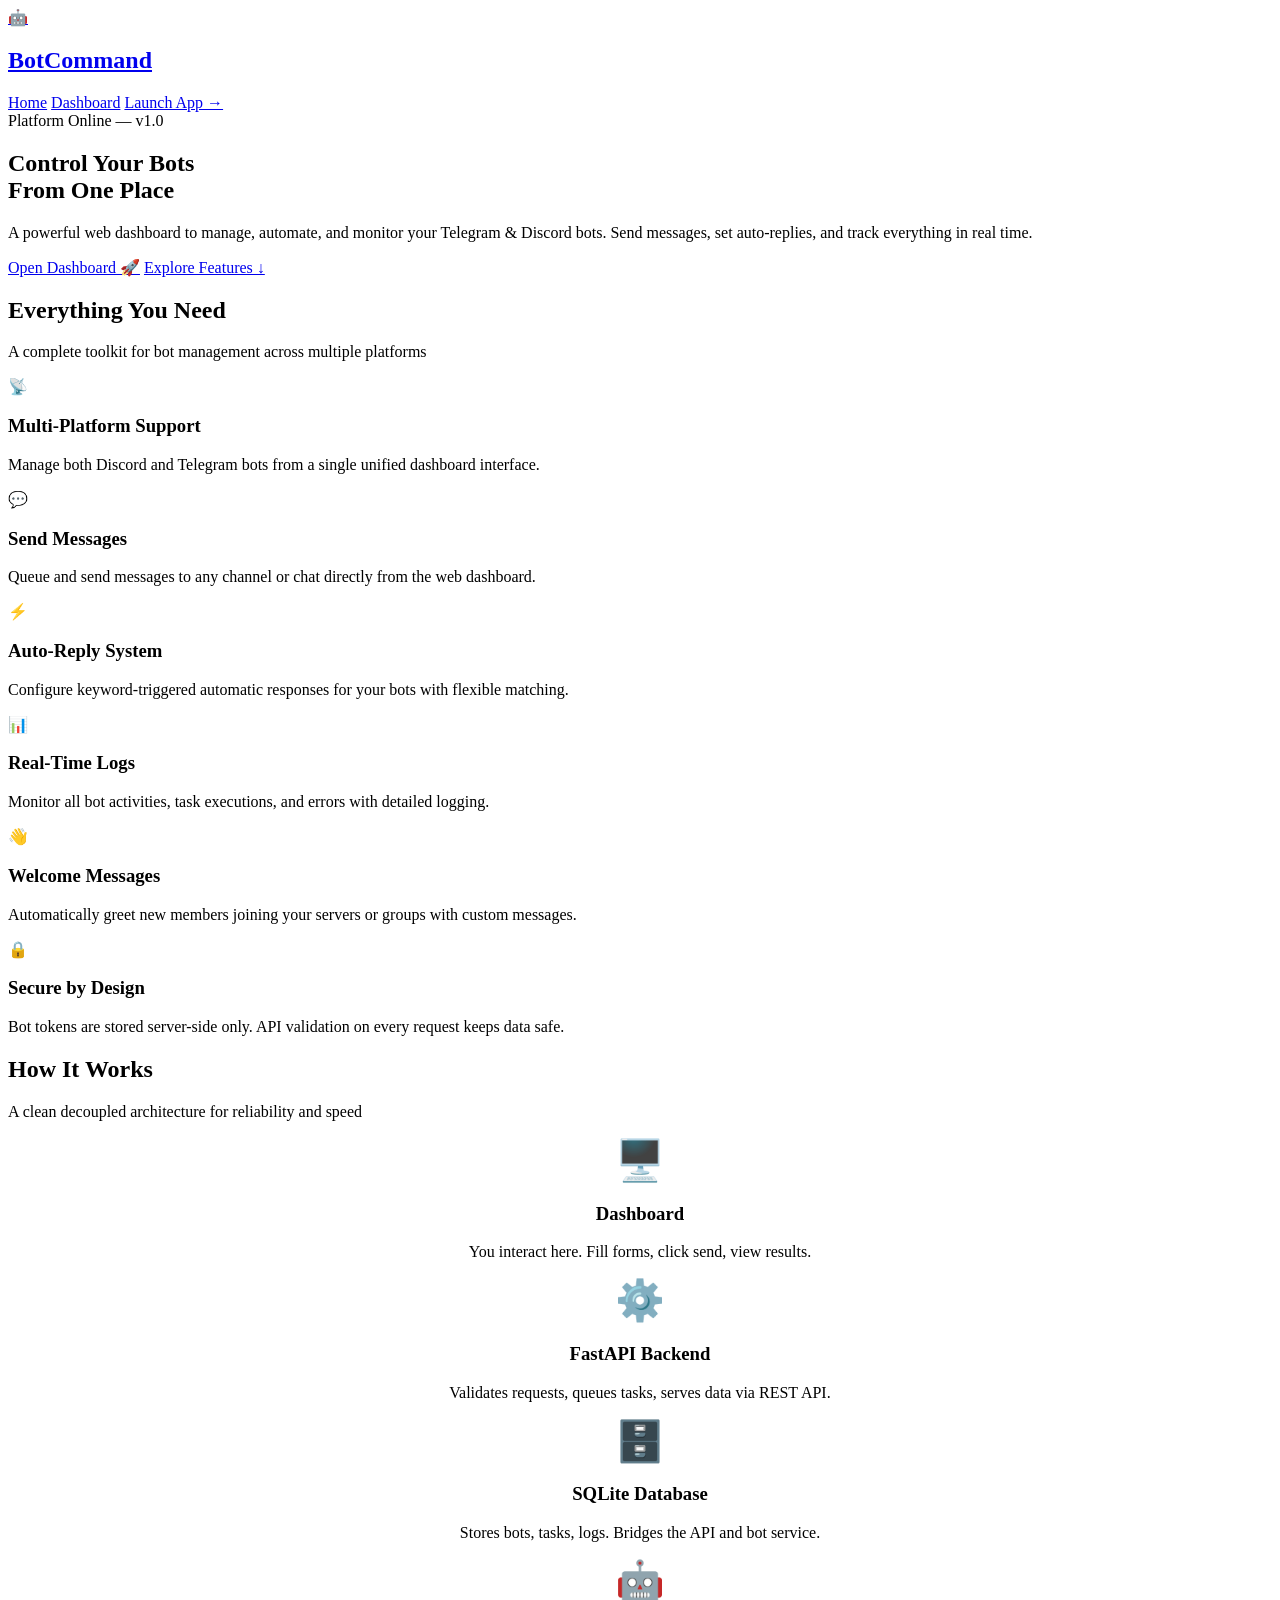
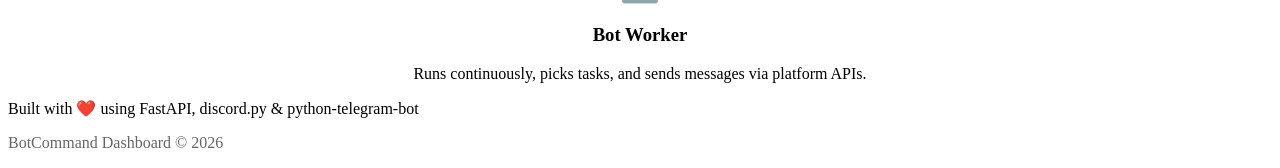
==== frontend/index.html @ ffcac310 "Updated project files-Shreya" ====
<!DOCTYPE html>
<html lang="en">
<head>
    <meta charset="UTF-8">
    <meta name="viewport" content="width=device-width, initial-scale=1.0">
    <meta name="description" content="Web-Based Dashboard for Controlling and Automating Telegram & Discord Bots">
    <title>BotCommand — Bot Control Dashboard</title>
    <link rel="stylesheet" href="/static/styles.css">
</head>
<body>
    <!-- Animated Background -->
    <div class="bg-animation">
        <div class="bg-orb"></div>
        <div class="bg-orb"></div>
        <div class="bg-orb"></div>
    </div>
    <div class="grid-overlay"></div>

    <!-- Navbar -->
    <nav class="navbar">
        <a href="/" class="nav-brand">
            <div class="logo-icon">🤖</div>
            <h1>BotCommand</h1>
        </a>
        <div class="nav-links">
            <a href="/" class="nav-link active">Home</a>
            <a href="/dashboard" class="nav-link">Dashboard</a>
            <a href="/dashboard" class="btn btn-primary btn-sm">Launch App →</a>
        </div>
    </nav>

    <!-- Hero Section -->
    <section class="hero">
        <div class="hero-badge">
            <span class="pulse"></span>
            Platform Online — v1.0
        </div>
        <h1>Control Your Bots<br><span class="gradient-text">From One Place</span></h1>
        <p>A powerful web dashboard to manage, automate, and monitor your Telegram &amp; Discord bots. Send messages, set auto-replies, and track everything in real time.</p>
        <div class="hero-buttons">
            <a href="/dashboard" class="btn btn-primary">Open Dashboard 🚀</a>
            <a href="#features" class="btn btn-secondary">Explore Features ↓</a>
        </div>
    </section>

    <!-- Features Section -->
    <section class="features-section" id="features">
        <div class="section-header">
            <h2>Everything You Need</h2>
            <p>A complete toolkit for bot management across multiple platforms</p>
        </div>
        <div class="features-grid">
            <div class="feature-card animate-in">
                <div class="feature-icon blue">📡</div>
                <h3>Multi-Platform Support</h3>
                <p>Manage both Discord and Telegram bots from a single unified dashboard interface.</p>
            </div>
            <div class="feature-card animate-in delay-1">
                <div class="feature-icon purple">💬</div>
                <h3>Send Messages</h3>
                <p>Queue and send messages to any channel or chat directly from the web dashboard.</p>
            </div>
            <div class="feature-card animate-in delay-2">
                <div class="feature-icon cyan">⚡</div>
                <h3>Auto-Reply System</h3>
                <p>Configure keyword-triggered automatic responses for your bots with flexible matching.</p>
            </div>
            <div class="feature-card animate-in delay-3">
                <div class="feature-icon green">📊</div>
                <h3>Real-Time Logs</h3>
                <p>Monitor all bot activities, task executions, and errors with detailed logging.</p>
            </div>
            <div class="feature-card animate-in delay-4">
                <div class="feature-icon orange">👋</div>
                <h3>Welcome Messages</h3>
                <p>Automatically greet new members joining your servers or groups with custom messages.</p>
            </div>
            <div class="feature-card animate-in delay-4">
                <div class="feature-icon pink">🔒</div>
                <h3>Secure by Design</h3>
                <p>Bot tokens are stored server-side only. API validation on every request keeps data safe.</p>
            </div>
        </div>
    </section>

    <!-- Architecture Section -->
    <section class="features-section">
        <div class="section-header">
            <h2>How It Works</h2>
            <p>A clean decoupled architecture for reliability and speed</p>
        </div>
        <div class="features-grid" style="grid-template-columns: repeat(auto-fit, minmax(220px, 1fr));">
            <div class="feature-card animate-in" style="text-align:center;">
                <div style="font-size:2.5rem;margin-bottom:0.8rem;">🖥️</div>
                <h3>Dashboard</h3>
                <p>You interact here. Fill forms, click send, view results.</p>
            </div>
            <div class="feature-card animate-in delay-1" style="text-align:center;">
                <div style="font-size:2.5rem;margin-bottom:0.8rem;">⚙️</div>
                <h3>FastAPI Backend</h3>
                <p>Validates requests, queues tasks, serves data via REST API.</p>
            </div>
            <div class="feature-card animate-in delay-2" style="text-align:center;">
                <div style="font-size:2.5rem;margin-bottom:0.8rem;">🗄️</div>
                <h3>SQLite Database</h3>
                <p>Stores bots, tasks, logs. Bridges the API and bot service.</p>
            </div>
            <div class="feature-card animate-in delay-3" style="text-align:center;">
                <div style="font-size:2.5rem;margin-bottom:0.8rem;">🤖</div>
                <h3>Bot Worker</h3>
                <p>Runs continuously, picks tasks, and sends messages via platform APIs.</p>
            </div>
        </div>
    </section>

    <!-- Footer -->
    <footer class="footer">
        <p>Built with ❤️ using FastAPI, discord.py & python-telegram-bot</p>
        <p style="margin-top:6px;opacity:0.6;">BotCommand Dashboard &copy; 2026</p>
    </footer>
</body>
</html>
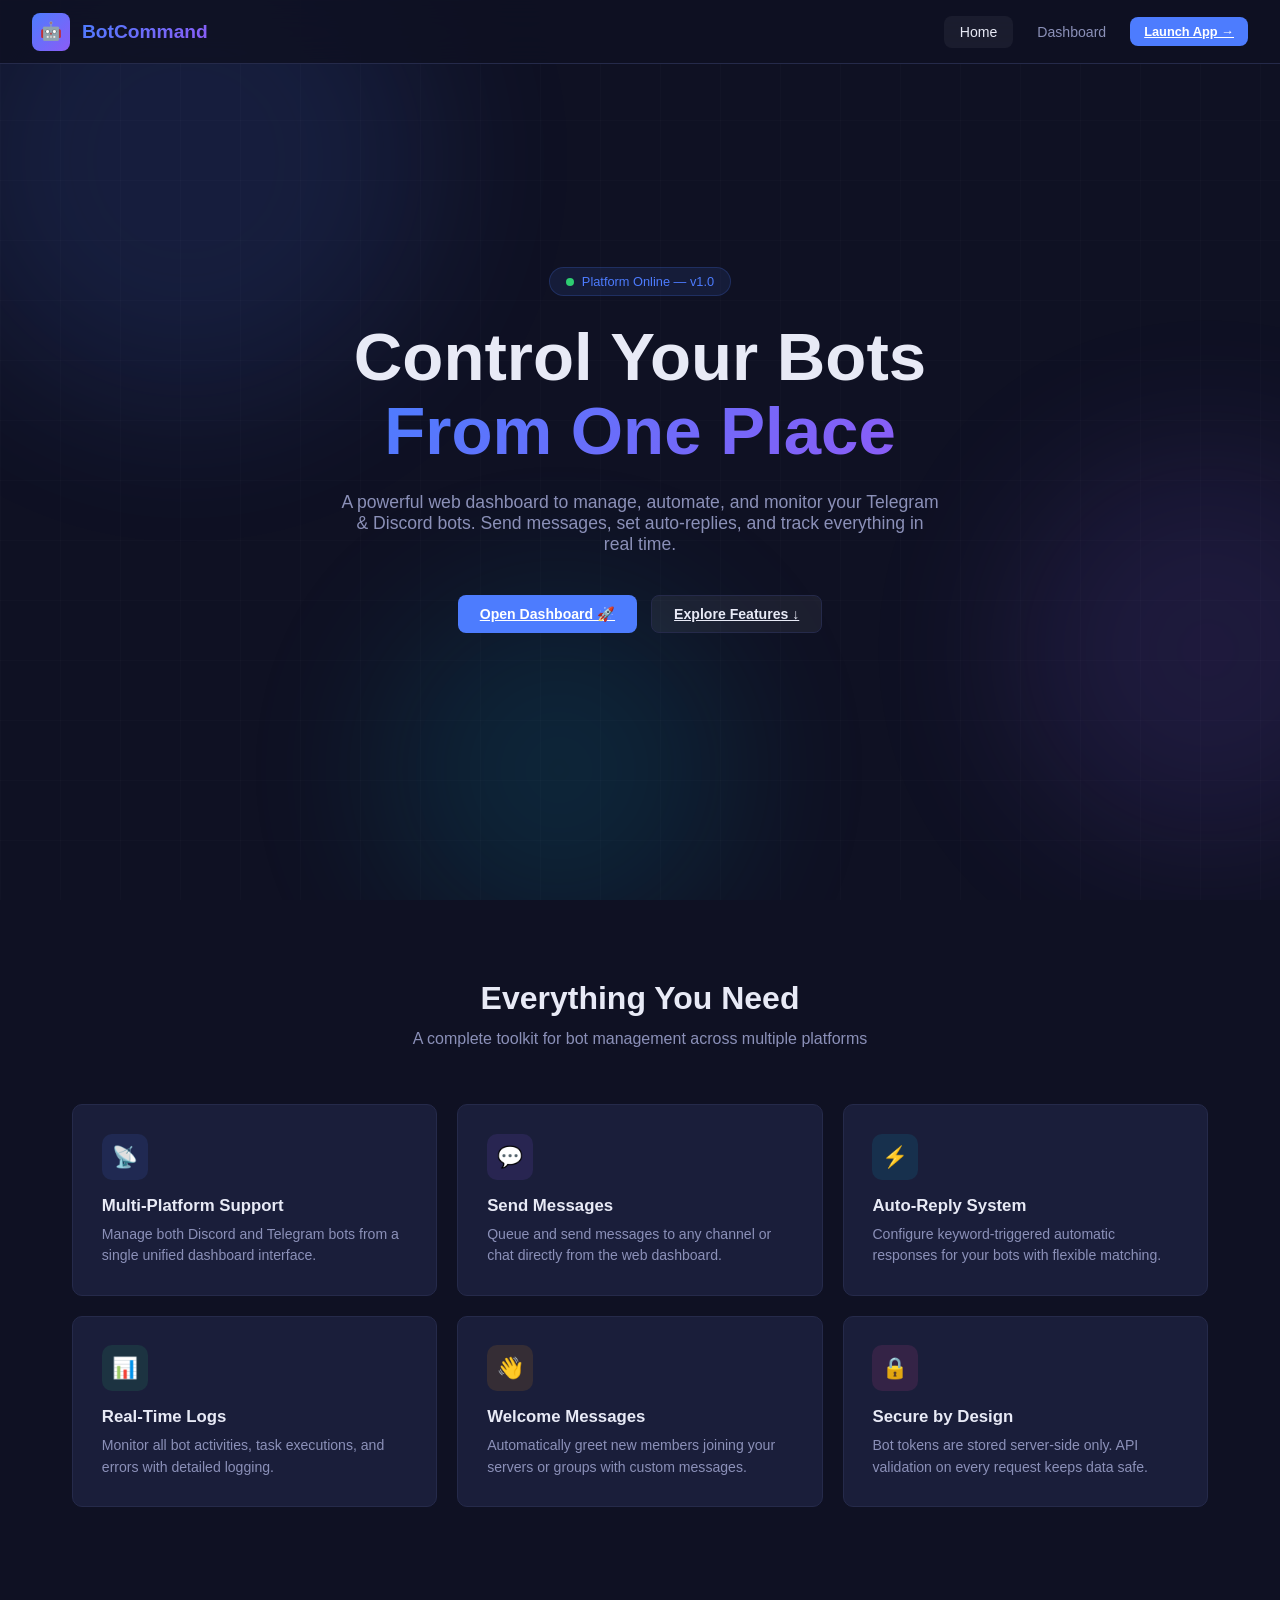
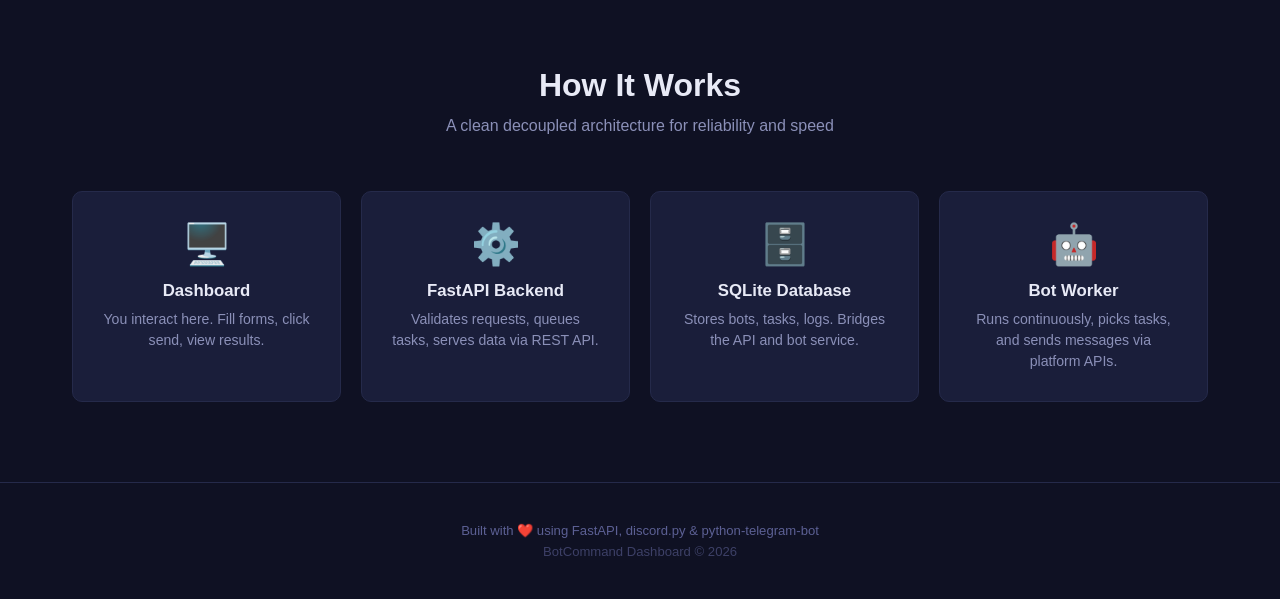
==== commit bef38315: "Updated project files" ====
--- a/frontend/index.html
+++ b/frontend/index.html
@@ -5,7 +5,7 @@
     <meta name="viewport" content="width=device-width, initial-scale=1.0">
     <meta name="description" content="Web-Based Dashboard for Controlling and Automating Telegram & Discord Bots">
     <title>BotCommand — Bot Control Dashboard</title>
-    <link rel="stylesheet" href="/static/styles.css">
+    <link rel="stylesheet" href="styles.css">
 </head>
 <body>
     <!-- Animated Background -->
--- a/frontend/styles.css
+++ b/frontend/styles.css
@@ -0,0 +1,222 @@
+@import url('https://fonts.googleapis.com/css2?family=Inter:wght@300;400;500;600;700;800&display=swap');
+*,*::before,*::after{margin:0;padding:0;box-sizing:border-box;}
+:root{
+  --bg-body:#0f1123;--bg-sidebar:#151835;--bg-card:#1a1e3a;--bg-input:#12152e;
+  --border:#252a4a;--border-hover:#3b4170;
+  --text:#e8eaf6;--text-sec:#8b90b8;--text-muted:#5c6094;
+  --blue:#4d7cfe;--purple:#8b5cf6;--cyan:#06b6d4;--green:#2ecc71;--orange:#f39c12;--red:#e74c3c;--pink:#ec4899;--teal:#00b894;--yellow:#f1c40f;
+  --radius:10px;--transition:all .25s ease;
+}
+body{font-family:'Inter',sans-serif;background:var(--bg-body);color:var(--text);min-height:100vh;overflow-x:hidden;}
+::-webkit-scrollbar{width:5px;}::-webkit-scrollbar-track{background:transparent;}::-webkit-scrollbar-thumb{background:var(--blue);border-radius:3px;}
+
+/* ===== SIDEBAR ===== */
+.sidebar{position:fixed;top:0;left:0;width:240px;height:100vh;background:#ffffff;border-right:1px solid #e2e8f0;display:flex;flex-direction:column;z-index:100;transition:var(--transition);}
+.sidebar-brand{padding:18px 20px;display:flex;align-items:center;gap:10px;border-bottom:1px solid #e2e8f0;}
+.brand-icon{width:36px;height:36px;border-radius:8px;background:linear-gradient(135deg,var(--blue),var(--purple));display:flex;align-items:center;justify-content:center;font-size:1.1rem;color:#ffffff;}
+.brand-text{font-size:.85rem;font-weight:700;color:#1e293b;line-height:1.2;}
+.sidebar-label{padding:18px 20px 8px;font-size:.7rem;font-weight:600;color:#94a3b8;text-transform:uppercase;letter-spacing:1.5px;}
+.sidebar-nav{flex:1;padding:0 10px;display:flex;flex-direction:column;gap:2px;}
+.sidebar-link{display:flex;align-items:center;gap:10px;padding:10px 14px;border-radius:8px;color:#64748b;text-decoration:none;font-size:.88rem;font-weight:500;transition:var(--transition);}
+.sidebar-link:hover{background:#f1f5f9;color:#0f172a;}
+.sidebar-link.active{background:var(--blue);color:#fff;box-shadow:0 4px 15px rgba(77,124,254,.3);}
+.sl-icon{font-size:1rem;width:22px;text-align:center;}
+
+/* System Status */
+.system-status{padding:16px 20px;border-top:1px solid #e2e8f0;margin-top:auto;}
+.status-title{font-size:.75rem;font-weight:600;color:#94a3b8;margin-bottom:8px;}
+.status-indicator{display:flex;align-items:center;gap:8px;font-size:.8rem;color:var(--green);margin-bottom:12px;}
+.status-dot{width:8px;height:8px;border-radius:50%;background:var(--green);animation:pulse 2s infinite;}
+.status-items{display:flex;flex-direction:column;gap:6px;}
+.status-item{display:flex;justify-content:space-between;align-items:center;font-size:.8rem;color:#475569;}
+.status-badge{padding:2px 10px;border-radius:12px;font-size:.72rem;font-weight:700;color:#fff;}
+.status-badge.blue{background:var(--blue);}
+.status-badge.purple{background:var(--purple);}
+.status-badge.orange{background:var(--orange);}
+
+/* ===== TOPBAR ===== */
+.main-content{margin-left:240px;min-height:100vh;display:flex;flex-direction:column;}
+.topbar{height:60px;background:var(--bg-sidebar);border-bottom:1px solid var(--border);display:flex;align-items:center;justify-content:space-between;padding:0 28px;position:sticky;top:0;z-index:50;}
+.menu-toggle{display:none;background:none;border:none;color:var(--text);font-size:1.3rem;cursor:pointer;}
+.topbar-right{display:flex;align-items:center;gap:10px;margin-left:auto;}
+.user-greeting{font-size:.9rem;color:var(--text-sec);}
+.user-greeting strong{color:var(--text);}
+.online-dot{width:8px;height:8px;border-radius:50%;background:var(--green);}
+.online-text{font-size:.8rem;color:var(--green);}
+
+/* ===== CONTENT ===== */
+.content-area{padding:24px 28px;flex:1;}
+
+/* ===== STATS ROW ===== */
+.stats-row{display:grid;grid-template-columns:repeat(4,1fr);gap:18px;margin-bottom:24px;}
+.stat-card{background:var(--bg-card);border:1px solid var(--border);border-radius:var(--radius);padding:20px;display:flex;align-items:center;gap:16px;transition:var(--transition);}
+.stat-card:hover{border-color:var(--border-hover);transform:translateY(-2px);}
+.stat-card-icon{width:48px;height:48px;border-radius:10px;display:flex;align-items:center;justify-content:center;font-size:1.4rem;}
+.stat-card-icon.blue{background:rgba(77,124,254,.15);}
+.stat-card-icon.green{background:rgba(46,204,113,.15);}
+.stat-card-icon.orange{background:rgba(243,156,18,.15);}
+.stat-card-icon.purple{background:rgba(139,92,246,.15);}
+.stat-value{font-size:1.8rem;font-weight:800;color:var(--text);}
+.stat-label{font-size:.82rem;color:var(--text-sec);margin-top:2px;}
+.stat-sub{font-size:.72rem;color:var(--text-muted);margin-top:2px;}
+.stat-sub-green{color:var(--green);}
+
+/* ===== PANELS ===== */
+.panel-row{display:grid;grid-template-columns:1fr 1fr;gap:18px;margin-bottom:18px;}
+.panel{background:var(--bg-card);border:1px solid var(--border);border-radius:var(--radius);overflow:hidden;transition:var(--transition);}
+.panel:hover{border-color:var(--border-hover);}
+.panel-full{grid-column:1/-1;}
+.panel-header{padding:16px 20px;border-bottom:1px solid var(--border);display:flex;align-items:center;gap:12px;}
+.panel-header h3{font-size:.95rem;font-weight:600;flex:1;}
+.panel-icon{width:40px;height:40px;border-radius:10px;display:flex;align-items:center;justify-content:center;font-size:1.1rem;}
+.blue-bg{background:rgba(77,124,254,.15);}
+.teal-bg{background:rgba(0,184,148,.15);}
+.orange-bg{background:rgba(243,156,18,.15);}
+.red-bg{background:rgba(231,76,60,.15);}
+.green-bg{background:rgba(46,204,113,.15);}
+.yellow-bg{background:rgba(241,196,0,.15);}
+.panel-body{padding:20px;}
+
+/* ===== FORMS ===== */
+.form-group{margin-bottom:14px;}
+.form-group label{display:block;font-size:.78rem;font-weight:600;color:var(--text-sec);margin-bottom:5px;text-transform:uppercase;letter-spacing:.5px;}
+.form-control{width:100%;padding:10px 14px;border-radius:8px;background:var(--bg-input);border:1px solid var(--border);color:var(--text);font-family:'Inter',sans-serif;font-size:.88rem;transition:var(--transition);outline:none;}
+.form-control:focus{border-color:var(--blue);box-shadow:0 0 0 3px rgba(77,124,254,.12);}
+.form-control::placeholder{color:var(--text-muted);}
+select.form-control{cursor:pointer;appearance:none;background-image:url("data:image/svg+xml,%3Csvg xmlns='http://www.w3.org/2000/svg' width='12' height='12' fill='%238b90b8' viewBox='0 0 16 16'%3E%3Cpath d='M8 11L3 6h10z'/%3E%3C/svg%3E");background-repeat:no-repeat;background-position:right 12px center;padding-right:36px;}
+textarea.form-control{resize:vertical;min-height:70px;}
+.form-row{display:grid;grid-template-columns:1fr 1fr;gap:12px;}
+.input-icon-wrap{position:relative;}
+.input-icon-wrap .form-control{padding-right:40px;}
+.input-icon-btn{position:absolute;right:8px;top:50%;transform:translateY(-50%);background:none;border:none;cursor:pointer;font-size:1rem;color:var(--text-muted);}
+
+/* ===== BUTTONS ===== */
+.btn{padding:10px 22px;border-radius:8px;font-size:.88rem;font-weight:600;cursor:pointer;transition:var(--transition);border:none;display:inline-flex;align-items:center;gap:8px;font-family:'Inter',sans-serif;}
+.btn-primary{background:var(--blue);color:#fff;float:right;}
+.btn-primary:hover{background:#3a6af0;transform:translateY(-1px);}
+.btn-send{background:var(--teal);color:#fff;float:right;}
+.btn-send:hover{background:#00a884;}
+.btn-schedule{background:linear-gradient(135deg,var(--orange),#e67e22);color:#fff;float:right;}
+.btn-schedule:hover{transform:translateY(-1px);}
+.btn-addrule{background:var(--red);color:#fff;float:right;}
+.btn-addrule:hover{background:#c0392b;}
+.btn-welcome{background:linear-gradient(135deg,var(--green),var(--teal));color:#fff;float:right;}
+.btn-welcome:hover{transform:translateY(-1px);}
+.btn-secondary{background:rgba(255,255,255,.06);color:var(--text);border:1px solid var(--border);}
+.btn-secondary:hover{background:rgba(255,255,255,.1);}
+.btn-danger{background:rgba(231,76,60,.15);color:var(--red);border:1px solid rgba(231,76,60,.2);}
+.btn-sm{padding:7px 14px;font-size:.8rem;}
+
+/* ===== TABLE ===== */
+.table-wrapper{overflow-x:auto;}
+table{width:100%;border-collapse:collapse;}
+th{text-align:left;padding:10px 16px;font-size:.72rem;font-weight:600;color:var(--text-muted);text-transform:uppercase;letter-spacing:.5px;border-bottom:1px solid var(--border);}
+td{padding:11px 16px;font-size:.85rem;border-bottom:1px solid rgba(255,255,255,.03);}
+tr{transition:var(--transition);}
+tr:hover{background:rgba(255,255,255,.02);}
+.empty-cell{text-align:center;padding:2rem;color:var(--text-muted);}
+
+/* Log table */
+.log-table td,.log-table th{padding:10px 14px;font-size:.82rem;}
+.platform-icon{width:24px;height:24px;border-radius:6px;display:inline-flex;align-items:center;justify-content:center;font-size:.75rem;color:#fff;}
+.platform-icon.discord{background:#5865F2;}
+.platform-icon.telegram{background:#0088cc;}
+.view-all-link{color:var(--blue);font-size:.82rem;text-decoration:none;font-weight:500;}
+.view-all-link:hover{text-decoration:underline;}
+
+/* ===== BADGES ===== */
+.badge{display:inline-flex;align-items:center;gap:6px;padding:3px 10px;border-radius:50px;font-size:.72rem;font-weight:600;}
+.badge-discord{background:rgba(88,101,242,.15);color:#5865F2;}
+.badge-telegram{background:rgba(0,136,204,.15);color:#0088cc;}
+.badge-pending,.badge-pending-s{background:rgba(243,156,18,.15);color:var(--orange);}
+.badge-done,.badge-success{background:rgba(46,204,113,.15);color:var(--green);}
+.badge-failed{background:rgba(231,76,60,.15);color:var(--red);}
+.badge-active{background:rgba(46,204,113,.15);color:var(--green);}
+.badge-inactive{background:rgba(92,96,148,.15);color:var(--text-muted);}
+
+/* Profile */
+.profile-card{display:flex;align-items:center;gap:20px;padding:20px;}
+.profile-avatar{width:64px;height:64px;border-radius:50%;background:linear-gradient(135deg,var(--blue),var(--purple));display:flex;align-items:center;justify-content:center;font-size:1.8rem;font-weight:700;color:#fff;}
+.text-muted{color:var(--text-muted);font-size:.85rem;}
+
+/* ===== TOAST ===== */
+.toast-container{position:fixed;top:70px;right:20px;z-index:9999;display:flex;flex-direction:column;gap:10px;}
+.toast{padding:12px 18px;border-radius:var(--radius);background:var(--bg-card);border:1px solid var(--border);min-width:280px;display:flex;align-items:center;gap:10px;animation:slideInRight .35s ease-out;box-shadow:0 8px 30px rgba(0,0,0,.4);}
+.toast.success{border-left:3px solid var(--green);}
+.toast.error{border-left:3px solid var(--red);}
+.toast.info{border-left:3px solid var(--blue);}
+.toast-message{flex:1;font-size:.85rem;}
+.toast-close{cursor:pointer;color:var(--text-muted);background:none;border:none;font-size:1.1rem;}
+
+/* ===== ANIMATIONS ===== */
+@keyframes slideInRight{from{opacity:0;transform:translateX(50px);}to{opacity:1;transform:translateX(0);}}
+@keyframes pulse{0%,100%{opacity:1;}50%{opacity:.4;}}
+@keyframes fadeIn{from{opacity:0;transform:translateY(10px);}to{opacity:1;transform:translateY(0);}}
+.animate-in{animation:fadeIn .4s ease-out both;}
+
+/* ===== HERO (landing page only) ===== */
+.bg-animation{position:fixed;top:0;left:0;width:100%;height:100%;z-index:-1;overflow:hidden;}
+.bg-orb{position:absolute;border-radius:50%;filter:blur(80px);opacity:.12;animation:orbFloat 20s ease-in-out infinite;}
+.bg-orb:nth-child(1){width:500px;height:500px;background:var(--blue);top:-10%;left:-5%;}
+.bg-orb:nth-child(2){width:400px;height:400px;background:var(--purple);top:50%;right:-10%;animation-delay:-7s;}
+.bg-orb:nth-child(3){width:350px;height:350px;background:var(--cyan);bottom:-5%;left:30%;animation-delay:-14s;}
+@keyframes orbFloat{0%,100%{transform:translate(0,0) scale(1);}33%{transform:translate(40px,-30px) scale(1.1);}66%{transform:translate(-20px,20px) scale(.95);}}
+.grid-overlay{position:fixed;top:0;left:0;width:100%;height:100%;background-image:linear-gradient(rgba(255,255,255,.015) 1px,transparent 1px),linear-gradient(90deg,rgba(255,255,255,.015) 1px,transparent 1px);background-size:60px 60px;z-index:-1;pointer-events:none;}
+
+/* Navbar for landing */
+.navbar{position:fixed;top:0;left:0;right:0;z-index:100;background:rgba(15,17,35,.85);backdrop-filter:blur(20px);border-bottom:1px solid var(--border);padding:0 2rem;height:64px;display:flex;align-items:center;justify-content:space-between;}
+.nav-brand{display:flex;align-items:center;gap:12px;text-decoration:none;}
+.nav-brand .logo-icon{width:38px;height:38px;border-radius:8px;background:linear-gradient(135deg,var(--blue),var(--purple));display:flex;align-items:center;justify-content:center;font-size:1.1rem;}
+.nav-brand h1{font-size:1.2rem;font-weight:700;background:linear-gradient(135deg,var(--blue),var(--purple));-webkit-background-clip:text;-webkit-text-fill-color:transparent;}
+.nav-links{display:flex;align-items:center;gap:8px;}
+.nav-link{padding:8px 16px;border-radius:8px;color:var(--text-sec);text-decoration:none;font-size:.88rem;font-weight:500;transition:var(--transition);}
+.nav-link:hover,.nav-link.active{color:var(--text);background:rgba(255,255,255,.05);}
+
+/* Hero */
+.hero{min-height:100vh;display:flex;flex-direction:column;align-items:center;justify-content:center;text-align:center;padding:2rem;}
+.hero-badge{display:inline-flex;align-items:center;gap:8px;padding:6px 16px;border-radius:50px;font-size:.8rem;background:rgba(77,124,254,.1);border:1px solid rgba(77,124,254,.2);color:var(--blue);margin-bottom:1.5rem;}
+.hero-badge .pulse{width:8px;height:8px;border-radius:50%;background:var(--green);animation:pulse 2s infinite;}
+.hero h1{font-size:clamp(2.5rem,6vw,4.2rem);font-weight:800;line-height:1.1;margin-bottom:1.5rem;}
+.hero h1 .gradient-text{background:linear-gradient(135deg,var(--blue),var(--purple));-webkit-background-clip:text;-webkit-text-fill-color:transparent;}
+.hero p{font-size:1.1rem;color:var(--text-sec);max-width:600px;margin-bottom:2.5rem;}
+.hero-buttons{display:flex;gap:14px;flex-wrap:wrap;justify-content:center;}
+.btn-primary-hero{background:linear-gradient(135deg,var(--blue),var(--purple));color:#fff;padding:12px 28px;border-radius:var(--radius);font-size:.95rem;font-weight:600;text-decoration:none;transition:var(--transition);box-shadow:0 4px 20px rgba(77,124,254,.3);}
+.btn-primary-hero:hover{transform:translateY(-2px);box-shadow:0 8px 30px rgba(77,124,254,.4);}
+.btn-secondary-hero{background:rgba(255,255,255,.05);color:var(--text);padding:12px 28px;border-radius:var(--radius);font-size:.95rem;font-weight:600;text-decoration:none;border:1px solid var(--border);transition:var(--transition);}
+.btn-secondary-hero:hover{background:rgba(255,255,255,.08);}
+
+/* Features */
+.features-section{padding:5rem 2rem;max-width:1200px;margin:0 auto;}
+.section-header{text-align:center;margin-bottom:3.5rem;}
+.section-header h2{font-size:2rem;font-weight:700;margin-bottom:.8rem;}
+.section-header p{color:var(--text-sec);font-size:1rem;}
+.features-grid{display:grid;grid-template-columns:repeat(auto-fit,minmax(280px,1fr));gap:20px;}
+.feature-card{background:var(--bg-card);border:1px solid var(--border);border-radius:var(--radius);padding:1.8rem;transition:var(--transition);position:relative;overflow:hidden;}
+.feature-card::before{content:'';position:absolute;top:0;left:0;right:0;height:3px;background:linear-gradient(90deg,var(--blue),var(--purple));transform:scaleX(0);transition:transform .4s;transform-origin:left;}
+.feature-card:hover{transform:translateY(-3px);border-color:var(--border-hover);}
+.feature-card:hover::before{transform:scaleX(1);}
+.feature-card h3{font-size:1.05rem;font-weight:600;margin-bottom:.5rem;}
+.feature-card p{color:var(--text-sec);font-size:.88rem;line-height:1.5;}
+.feature-icon{width:46px;height:46px;border-radius:10px;display:flex;align-items:center;justify-content:center;font-size:1.3rem;margin-bottom:1rem;}
+.feature-icon.blue{background:rgba(77,124,254,.12);}
+.feature-icon.purple{background:rgba(139,92,246,.12);}
+.feature-icon.cyan{background:rgba(6,182,212,.12);}
+.feature-icon.green{background:rgba(46,204,113,.12);}
+.feature-icon.orange{background:rgba(243,156,18,.12);}
+.feature-icon.pink{background:rgba(236,72,153,.12);}
+
+.footer{text-align:center;padding:2.5rem;border-top:1px solid var(--border);color:var(--text-muted);font-size:.82rem;}
+
+/* Dashboard page hides landing elements */
+.dashboard-page .bg-animation,.dashboard-page .grid-overlay,.dashboard-page .navbar{display:none;}
+
+/* ===== RESPONSIVE ===== */
+@media(max-width:1100px){.stats-row{grid-template-columns:repeat(2,1fr);}.panel-row{grid-template-columns:1fr;}}
+@media(max-width:768px){
+  .sidebar{transform:translateX(-100%);}
+  .sidebar.open{transform:translateX(0);}
+  .main-content{margin-left:0;}
+  .menu-toggle{display:block;}
+  .stats-row{grid-template-columns:1fr 1fr;}
+  .form-row{grid-template-columns:1fr;}
+}
